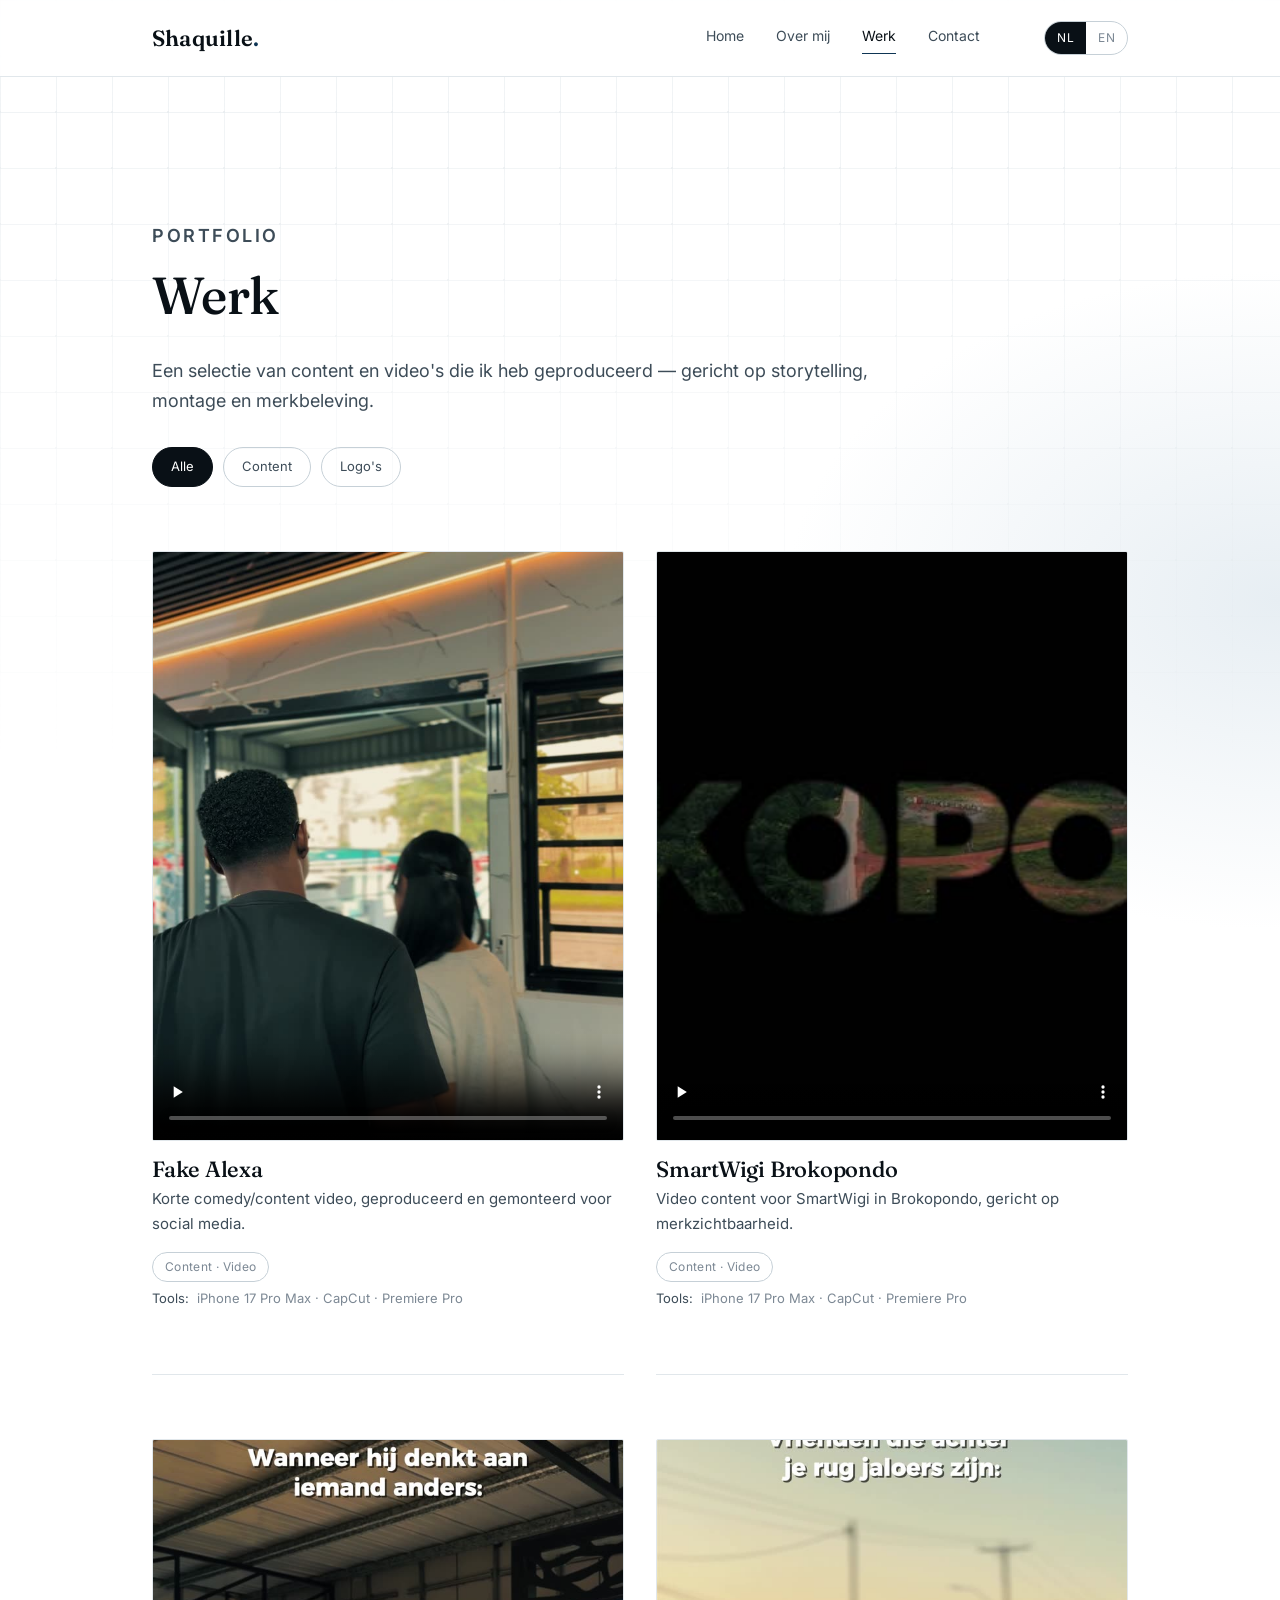
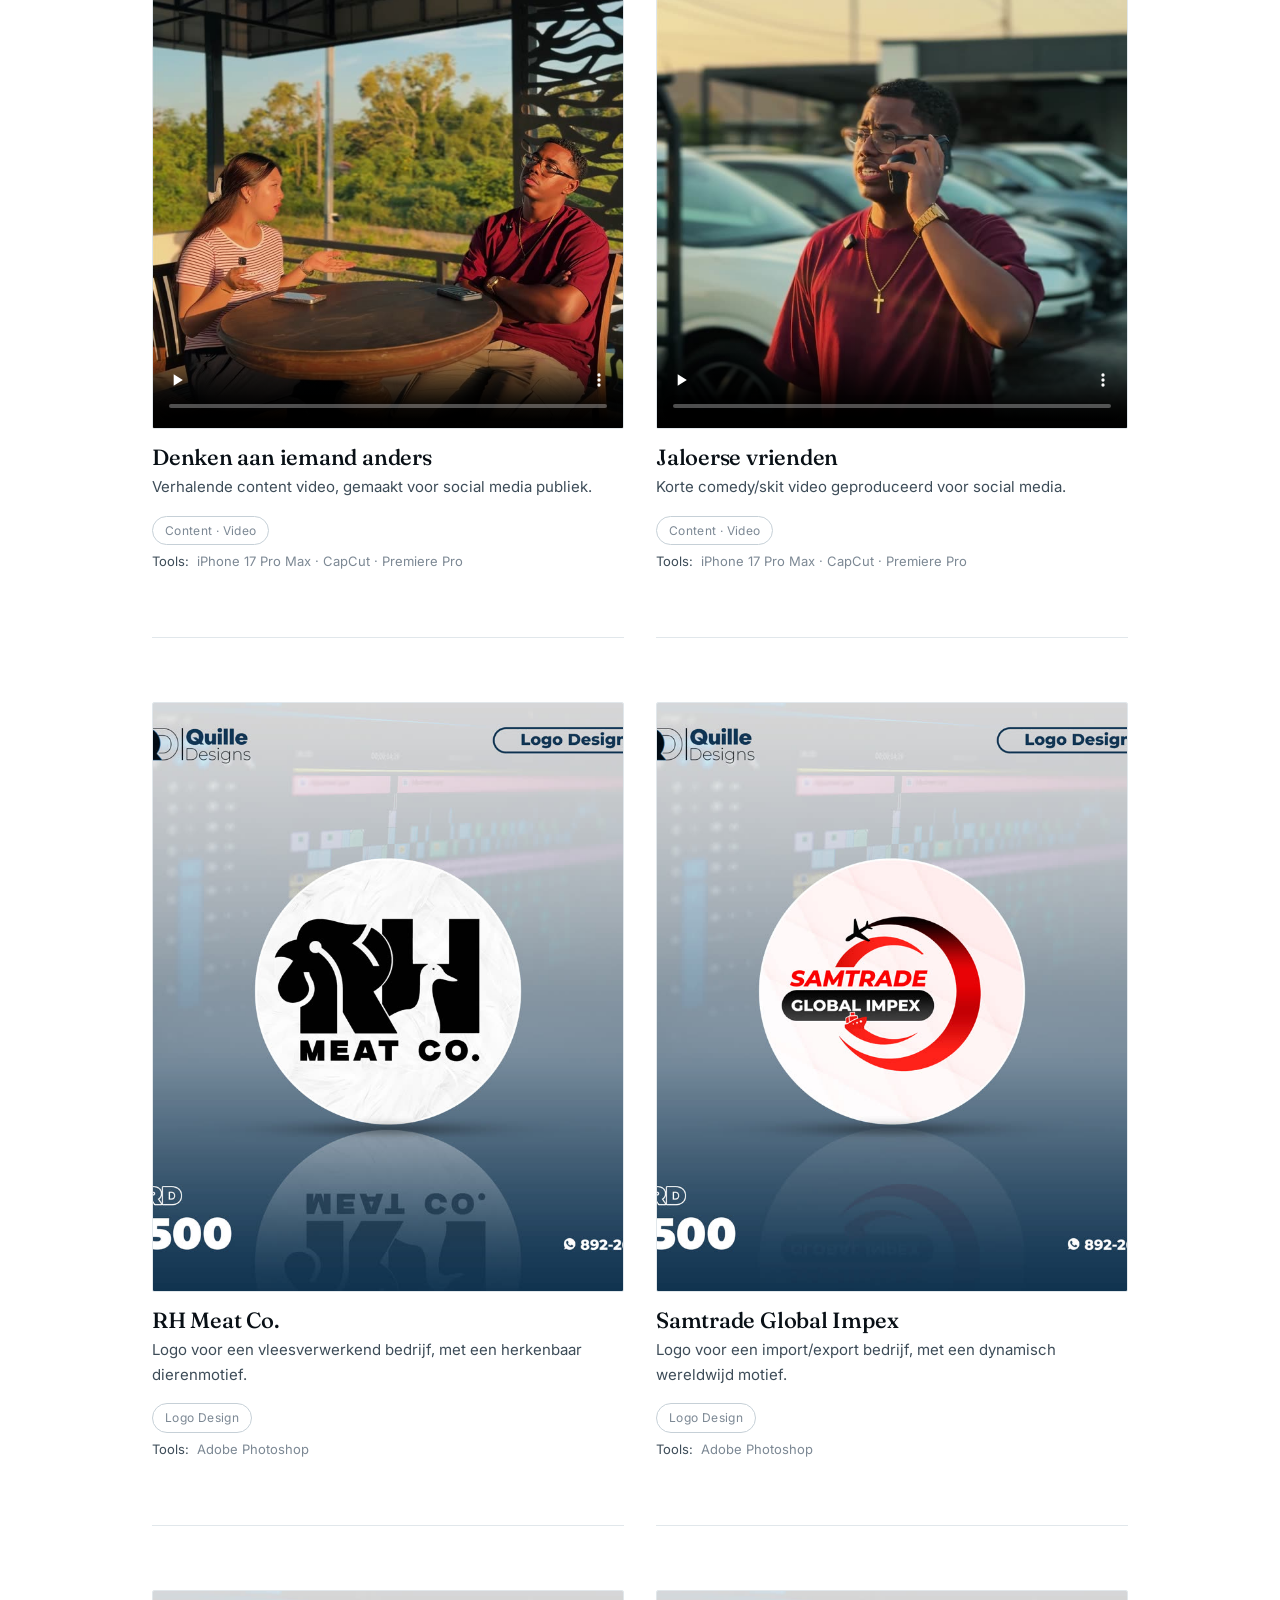
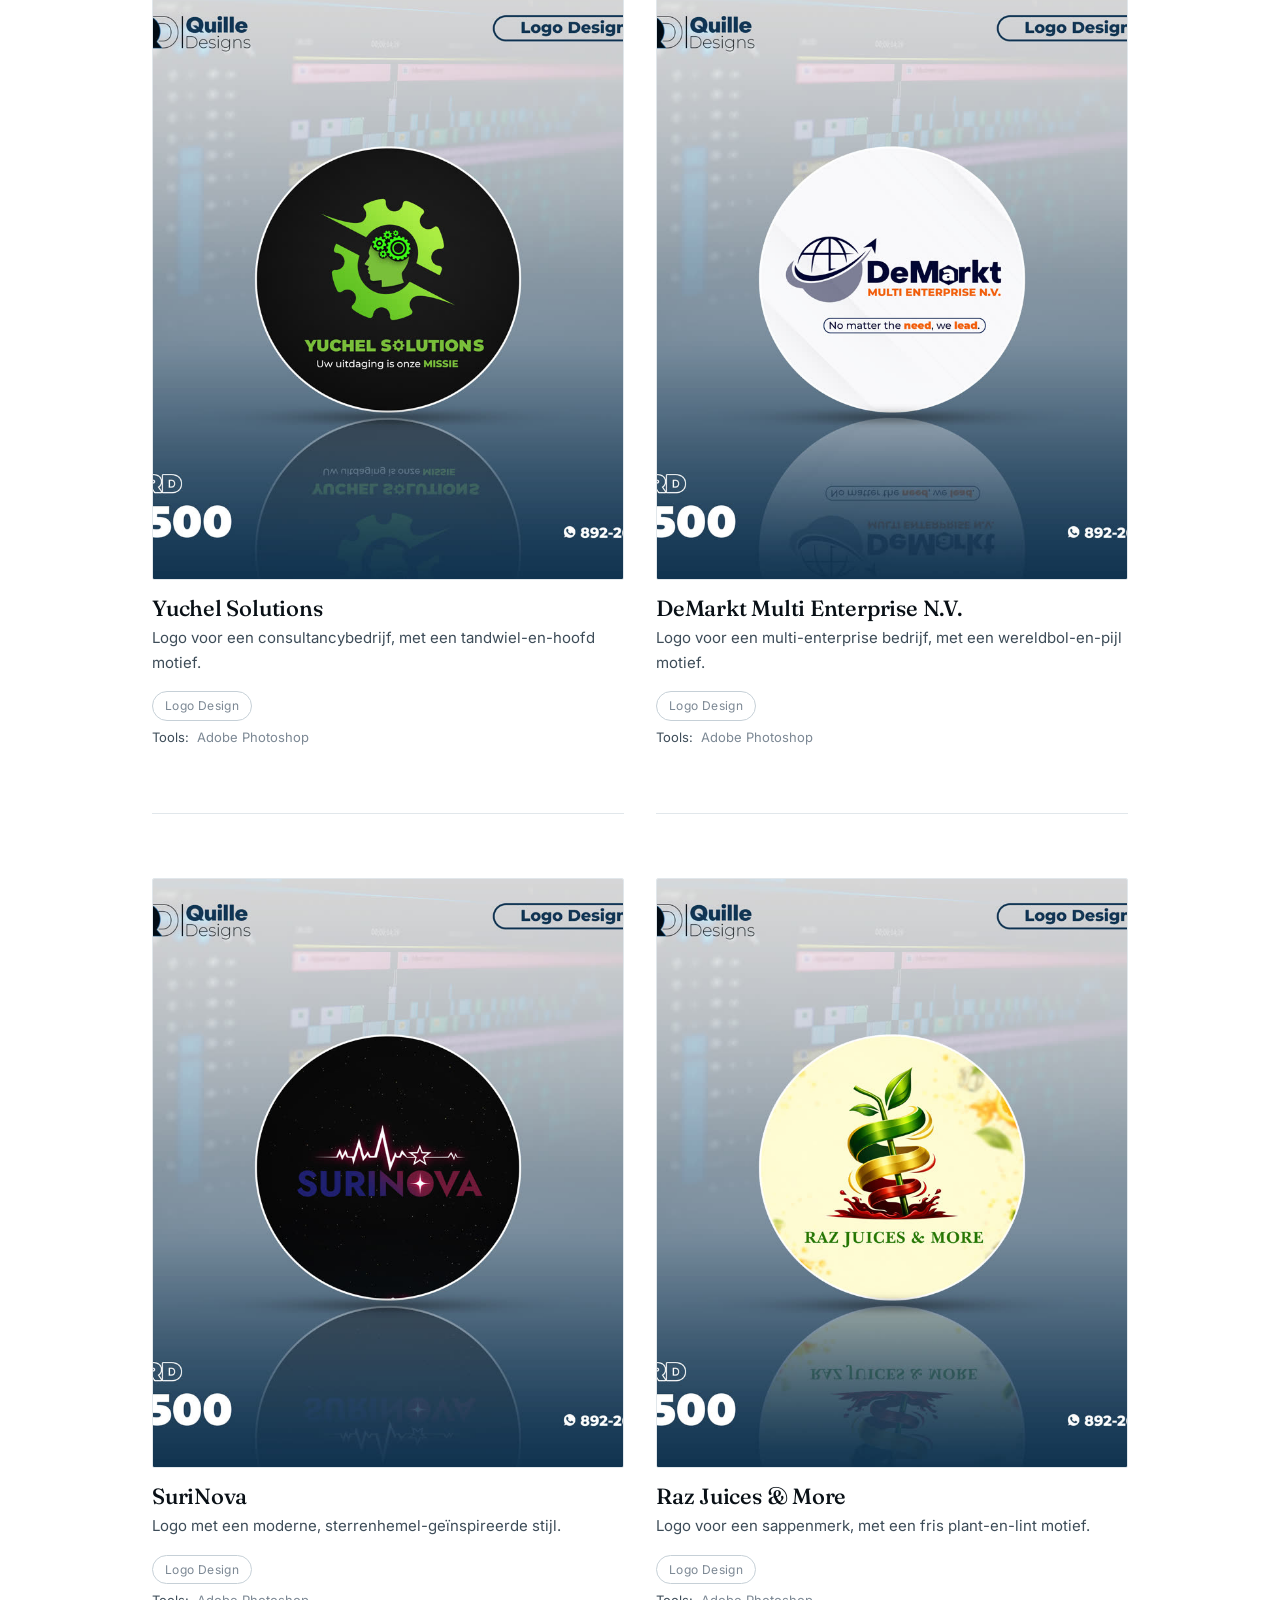
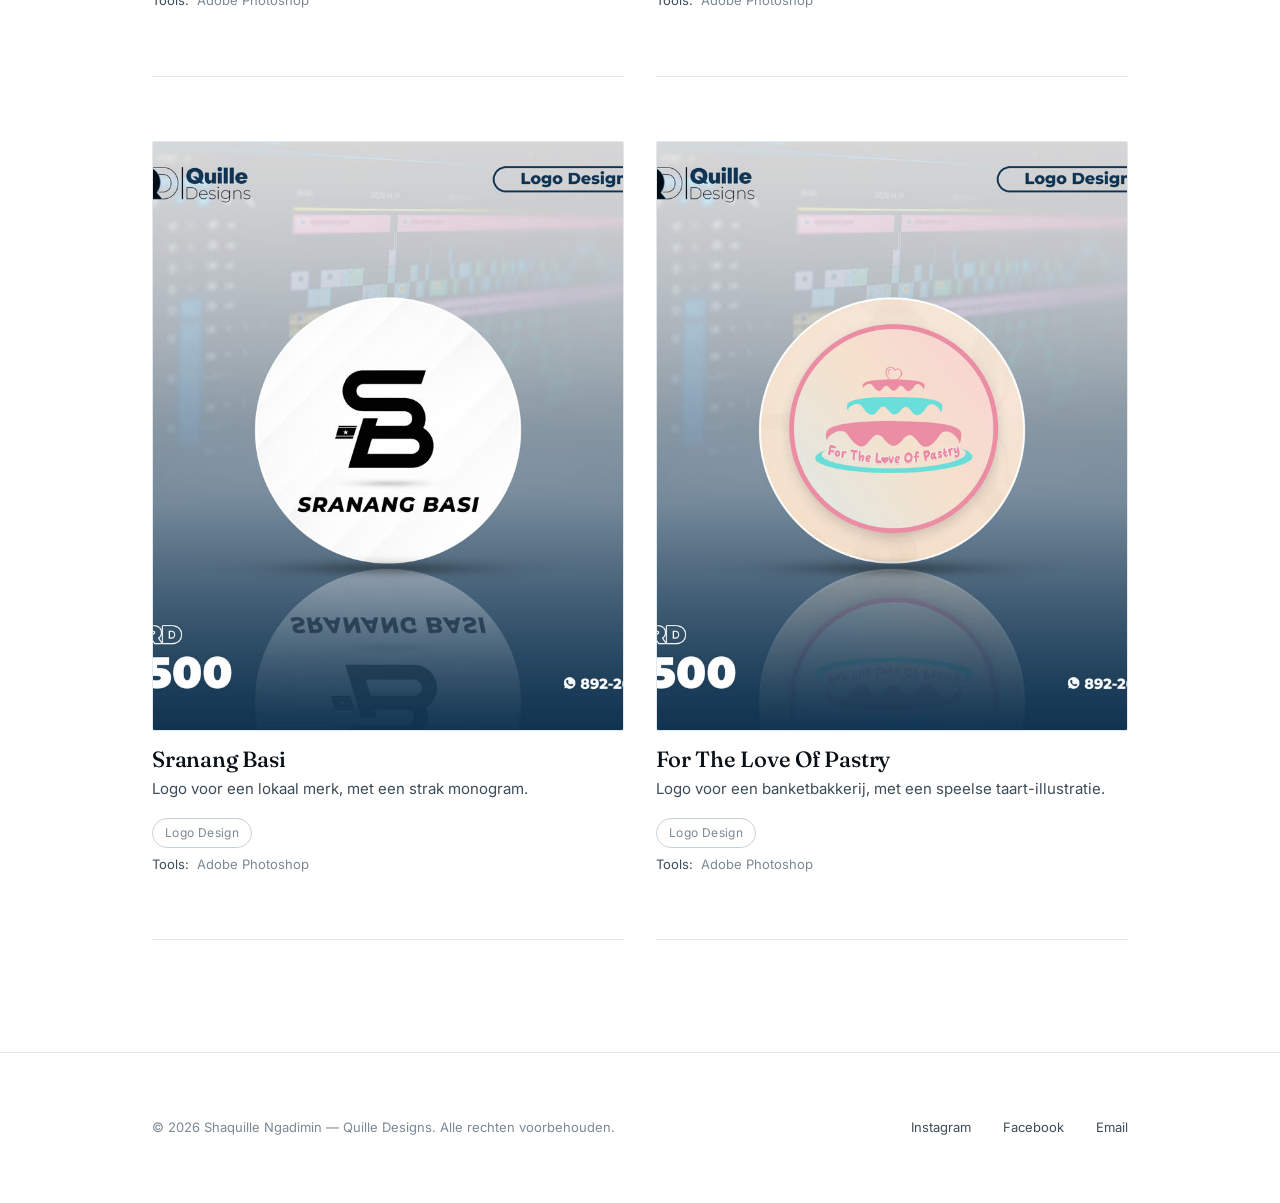
==== work.html @ 113cc150 "Add files via upload" ====
<!doctype html>
<html lang="nl">
  <head>
    <meta charset="UTF-8" />
    <meta name="viewport" content="width=device-width, initial-scale=1.0" />
    <title>Werk — Shaquille Ngadimin</title>
    <link rel="icon" href="img/icon.png" type="image/png" />
    <link rel="preconnect" href="https://fonts.googleapis.com" />
    <link rel="preconnect" href="https://fonts.gstatic.com" crossorigin />
    <link href="https://fonts.googleapis.com/css2?family=Fraunces:opsz,wght@9..144,400;9..144,500;9..144,600&family=Inter:wght@400;500;600&display=swap" rel="stylesheet" />
    <link rel="stylesheet" href="css/main.css" />
    <link rel="stylesheet" href="css/work.css" />
  </head>

  <body>
    <div class="bg-pattern" aria-hidden="true"></div>
    <header class="site-header">
      <div class="container">
        <a class="logo" href="index.html">Shaquille<span>.</span></a>
        <div class="nav-items">
          <nav class="nav-links">
            <a href="index.html" data-i18n="nav_home">Home</a>
            <a href="about.html" data-i18n="nav_about">Over mij</a>
            <a href="work.html" aria-current="page" data-i18n="nav_work">Werk</a>
            <a href="contact.html" data-i18n="nav_contact">Contact</a>
          </nav>
          <div class="lang-toggle">
            <button type="button" data-lang="nl" class="active">NL</button>
            <button type="button" data-lang="en">EN</button>
          </div>
          <button class="menu-toggle" aria-label="Menu" aria-expanded="false">
            <span></span><span></span><span></span>
          </button>
        </div>
      </div>
    </header>

    <main>
      <div class="container">
        <div class="work-header">
          <p class="eyebrow" data-i18n="work_eyebrow">Portfolio</p>
          <h1 data-i18n="work_h1">Werk</h1>
          <p data-i18n="work_intro">
            Een selectie van content en video's die ik heb geproduceerd — gericht op storytelling, montage en merkbeleving.
          </p>
        </div>

        <div class="work-filters">
          <button class="filter-btn active" data-filter="all" data-i18n="filter_all">Alle</button>
          <button class="filter-btn" data-filter="content" data-i18n="filter_content">Content</button>
          <button class="filter-btn" data-filter="logo" data-i18n="filter_logo">Logo's</button>
        </div>

        <div class="work-grid">
          <article class="work-item" data-category="content">
            <div class="work-media">
              <video controls preload="none" poster="img/projects/fake-alexa.jpg">
                <source src="videos/fake-alexa.mp4" type="video/mp4" />
              </video>
            </div>
            <h3 data-i18n="proj1_title">Fake Alexa</h3>
            <p class="work-desc" data-i18n="proj1_desc">Korte comedy/content video, geproduceerd en gemonteerd voor social media.</p>
            <div class="work-tags">
              <span data-i18n="proj1_tags">Content · Video</span>
            </div>
            <p class="work-tools"><span data-i18n="work_tools_label">Tools:</span> iPhone 17 Pro Max · CapCut · Premiere Pro</p>
          </article>

          <article class="work-item" data-category="content">
            <div class="work-media">
              <video controls preload="none" poster="img/projects/smartwigi-brokopondo.jpg">
                <source src="videos/smartwigi-brokopondo.mp4" type="video/mp4" />
              </video>
            </div>
            <h3 data-i18n="proj2_title">SmartWigi Brokopondo</h3>
            <p class="work-desc" data-i18n="proj2_desc">Video content voor SmartWigi in Brokopondo, gericht op merkzichtbaarheid.</p>
            <div class="work-tags">
              <span data-i18n="proj2_tags">Content · Video</span>
            </div>
            <p class="work-tools"><span data-i18n="work_tools_label">Tools:</span> iPhone 17 Pro Max · CapCut · Premiere Pro</p>
          </article>

          <article class="work-item" data-category="content">
            <div class="work-media">
              <video controls preload="none" poster="img/projects/denken-aan-iemand-anders.jpg">
                <source src="videos/denken-aan-iemand-anders.mp4" type="video/mp4" />
              </video>
            </div>
            <h3 data-i18n="proj3_title">Denken aan iemand anders</h3>
            <p class="work-desc" data-i18n="proj3_desc">Verhalende content video, gemaakt voor social media publiek.</p>
            <div class="work-tags">
              <span data-i18n="proj3_tags">Content · Video</span>
            </div>
            <p class="work-tools"><span data-i18n="work_tools_label">Tools:</span> iPhone 17 Pro Max · CapCut · Premiere Pro</p>
          </article>

          <article class="work-item" data-category="content">
            <div class="work-media">
              <video controls preload="none" poster="img/projects/jaloerse-vrienden.jpg">
                <source src="videos/jaloerse-vrienden.mp4" type="video/mp4" />
              </video>
            </div>
            <h3 data-i18n="proj4_title">Jaloerse vrienden</h3>
            <p class="work-desc" data-i18n="proj4_desc">Korte comedy/skit video geproduceerd voor social media.</p>
            <div class="work-tags">
              <span data-i18n="proj4_tags">Content · Video</span>
            </div>
            <p class="work-tools"><span data-i18n="work_tools_label">Tools:</span> iPhone 17 Pro Max · CapCut · Premiere Pro</p>
          </article>

          <article class="work-item" data-category="logo">
            <div class="work-media">
              <img src="img/projects/rh-meat-co.jpg" alt="RH Meat Co. logo" loading="lazy" />
            </div>
            <h3>RH Meat Co.</h3>
            <p class="work-desc" data-i18n="proj5_desc">Logo voor een vleesverwerkend bedrijf, met een herkenbaar dierenmotief.</p>
            <div class="work-tags"><span data-i18n="logo_tag">Logo Design</span></div>
            <p class="work-tools"><span data-i18n="work_tools_label">Tools:</span> Adobe Photoshop</p>
          </article>

          <article class="work-item" data-category="logo">
            <div class="work-media">
              <img src="img/projects/samtrade-global-impex.jpg" alt="Samtrade Global Impex logo" loading="lazy" />
            </div>
            <h3>Samtrade Global Impex</h3>
            <p class="work-desc" data-i18n="proj6_desc">Logo voor een import/export bedrijf, met een dynamisch wereldwijd motief.</p>
            <div class="work-tags"><span data-i18n="logo_tag">Logo Design</span></div>
            <p class="work-tools"><span data-i18n="work_tools_label">Tools:</span> Adobe Photoshop</p>
          </article>

          <article class="work-item" data-category="logo">
            <div class="work-media">
              <img src="img/projects/yuchel-solutions.jpg" alt="Yuchel Solutions logo" loading="lazy" />
            </div>
            <h3>Yuchel Solutions</h3>
            <p class="work-desc" data-i18n="proj7_desc">Logo voor een consultancybedrijf, met een tandwiel-en-hoofd motief.</p>
            <div class="work-tags"><span data-i18n="logo_tag">Logo Design</span></div>
            <p class="work-tools"><span data-i18n="work_tools_label">Tools:</span> Adobe Photoshop</p>
          </article>

          <article class="work-item" data-category="logo">
            <div class="work-media">
              <img src="img/projects/demarkt-multi-enterprise.jpg" alt="DeMarkt Multi Enterprise N.V. logo" loading="lazy" />
            </div>
            <h3>DeMarkt Multi Enterprise N.V.</h3>
            <p class="work-desc" data-i18n="proj8_desc">Logo voor een multi-enterprise bedrijf, met een wereldbol-en-pijl motief.</p>
            <div class="work-tags"><span data-i18n="logo_tag">Logo Design</span></div>
            <p class="work-tools"><span data-i18n="work_tools_label">Tools:</span> Adobe Photoshop</p>
          </article>

          <article class="work-item" data-category="logo">
            <div class="work-media">
              <img src="img/projects/surinova.jpg" alt="SuriNova logo" loading="lazy" />
            </div>
            <h3>SuriNova</h3>
            <p class="work-desc" data-i18n="proj9_desc">Logo met een moderne, sterrenhemel-geïnspireerde stijl.</p>
            <div class="work-tags"><span data-i18n="logo_tag">Logo Design</span></div>
            <p class="work-tools"><span data-i18n="work_tools_label">Tools:</span> Adobe Photoshop</p>
          </article>

          <article class="work-item" data-category="logo">
            <div class="work-media">
              <img src="img/projects/raz-juices-and-more.jpg" alt="Raz Juices & More logo" loading="lazy" />
            </div>
            <h3>Raz Juices &amp; More</h3>
            <p class="work-desc" data-i18n="proj10_desc">Logo voor een sappenmerk, met een fris plant-en-lint motief.</p>
            <div class="work-tags"><span data-i18n="logo_tag">Logo Design</span></div>
            <p class="work-tools"><span data-i18n="work_tools_label">Tools:</span> Adobe Photoshop</p>
          </article>

          <article class="work-item" data-category="logo">
            <div class="work-media">
              <img src="img/projects/sranang-basi.jpg" alt="Sranang Basi logo" loading="lazy" />
            </div>
            <h3>Sranang Basi</h3>
            <p class="work-desc" data-i18n="proj11_desc">Logo voor een lokaal merk, met een strak monogram.</p>
            <div class="work-tags"><span data-i18n="logo_tag">Logo Design</span></div>
            <p class="work-tools"><span data-i18n="work_tools_label">Tools:</span> Adobe Photoshop</p>
          </article>

          <article class="work-item" data-category="logo">
            <div class="work-media">
              <img src="img/projects/for-the-love-of-pastry.jpg" alt="For The Love Of Pastry logo" loading="lazy" />
            </div>
            <h3>For The Love Of Pastry</h3>
            <p class="work-desc" data-i18n="proj12_desc">Logo voor een banketbakkerij, met een speelse taart-illustratie.</p>
            <div class="work-tags"><span data-i18n="logo_tag">Logo Design</span></div>
            <p class="work-tools"><span data-i18n="work_tools_label">Tools:</span> Adobe Photoshop</p>
          </article>
        </div>
      </div>
    </main>

    <footer class="site-footer">
      <div class="container">
        <p class="footer-meta">© 2026 Shaquille Ngadimin — Quille Designs. <span data-i18n="footer_rights">Alle rechten voorbehouden.</span></p>
        <div class="footer-social">
          <a href="https://instagram.com/quilledesigns.sv" target="_blank" rel="noopener">Instagram</a>
          <a href="https://facebook.com/QuilleDesigns" target="_blank" rel="noopener">Facebook</a>
          <a href="mailto:quilledesigns.sv@gmail.com">Email</a>
        </div>
      </div>
    </footer>

    <script src="js/translations.js"></script>
    <script src="js/main.js"></script>
  </body>
</html>
---- css/main.css ----
/* ===== Design tokens ===== */
:root {
  --bg: #ffffff;
  --bg-raised: #ffffff;
  --ink: #091016;
  --ink-soft: #3d4c58;
  --ink-faint: #7c8894;
  --line: #e1e7eb;
  --line-strong: #c6d0d7;
  --accent: #0e3554;
  --accent-soft: #e7eef3;

  --font-display: "Fraunces", "Georgia", serif;
  --font-body: "Inter", -apple-system, BlinkMacSystemFont, "Segoe UI", sans-serif;

  --container: 1120px;
  --gutter: clamp(24px, 6vw, 72px);

  --space-xs: 8px;
  --space-sm: 16px;
  --space-md: 32px;
  --space-lg: 64px;
  --space-xl: 112px;

  --radius: 2px;
  --dur: 0.35s;
  --ease: cubic-bezier(0.2, 0.6, 0.2, 1);
}

@media (prefers-color-scheme: dark) {
  :root {
    --bg: #091016;
    --bg-raised: #0d1922;
    --ink: #f4f7f9;
    --ink-soft: #aebac3;
    --ink-faint: #647079;
    --line: #1b2831;
    --line-strong: #2a3a44;
    --accent: #4f8fbd;
    --accent-soft: #122029;
  }
}

/* ===== Reset ===== */
* { box-sizing: border-box; margin: 0; padding: 0; }
html { scroll-behavior: smooth; }
body {
  background:
    radial-gradient(ellipse 1200px 700px at 15% -10%, var(--accent-soft), transparent 60%),
    radial-gradient(ellipse 900px 600px at 100% 10%, var(--accent-soft), transparent 55%),
    var(--bg);
  color: var(--ink);
  font-family: var(--font-body);
  font-size: 16px;
  line-height: 1.65;
  -webkit-font-smoothing: antialiased;
  transition: background var(--dur) var(--ease), color var(--dur) var(--ease);
  position: relative;
}

/* ===== Ambient moving grid (nods to design-tool canvases / editing timelines) ===== */
.bg-pattern {
  position: fixed;
  inset: 0;
  z-index: -1;
  pointer-events: none;
  opacity: 0.55;
  background-image:
    linear-gradient(var(--line) 1px, transparent 1px),
    linear-gradient(90deg, var(--line) 1px, transparent 1px);
  background-size: 56px 56px;
  animation: bgDrift 70s linear infinite;
  mask-image: linear-gradient(180deg, black, transparent 85%);
  -webkit-mask-image: linear-gradient(180deg, black, transparent 85%);
}
.bg-pattern::after {
  content: "";
  position: absolute;
  inset: 0;
  background-image: radial-gradient(var(--line-strong) 1px, transparent 1px);
  background-size: 56px 56px;
  background-position: 28px 28px;
  opacity: 0.6;
}
@keyframes bgDrift {
  from { background-position: 0 0, 0 0; }
  to { background-position: 560px 560px, 560px 560px; }
}
@media (prefers-reduced-motion: reduce) {
  .bg-pattern { animation: none; }
}
img, video { max-width: 100%; display: block; }
a { color: inherit; text-decoration: none; }
ul { list-style: none; }
button { font: inherit; cursor: pointer; background: none; border: none; color: inherit; }
input, textarea { font: inherit; }

:focus-visible {
  outline: 2px solid var(--accent);
  outline-offset: 3px;
}

.container {
  max-width: var(--container);
  margin-inline: auto;
  padding-inline: var(--gutter);
}

.eyebrow {
  font-size: 12px;
  letter-spacing: 0.14em;
  text-transform: uppercase;
  color: var(--ink-faint);
  font-weight: 600;
}

h1, h2, h3 {
  font-family: var(--font-display);
  font-weight: 500;
  letter-spacing: -0.01em;
  line-height: 1.1;
}

/* ===== Header ===== */
.site-header {
  position: sticky;
  top: 0;
  z-index: 50;
  background: color-mix(in srgb, var(--bg) 88%, transparent);
  backdrop-filter: blur(10px);
  border-bottom: 0.5px solid var(--line);
}
.site-header .container {
  display: flex;
  align-items: center;
  justify-content: space-between;
  height: 76px;
}
.logo {
  font-family: var(--font-display);
  font-weight: 600;
  font-size: 22px;
  letter-spacing: 0.01em;
  display: flex;
  align-items: center;
}
.logo span { color: var(--accent); }
.logo img { height: 30px; width: auto; display: block; }

.nav-items {
  display: flex;
  align-items: center;
  gap: var(--space-lg);
}
.nav-links {
  display: flex;
  gap: var(--space-md);
}
.nav-links a {
  font-size: 14px;
  color: var(--ink-soft);
  position: relative;
  padding-bottom: 4px;
  transition: color var(--dur) var(--ease);
}
.nav-links a:hover,
.nav-links a[aria-current="page"] {
  color: var(--ink);
}
.nav-links a[aria-current="page"]::after {
  content: "";
  position: absolute;
  left: 0; right: 0; bottom: -2px;
  height: 1px;
  background: var(--accent);
}

.lang-toggle {
  display: flex;
  align-items: center;
  border: 0.5px solid var(--line-strong);
  border-radius: 20px;
  overflow: hidden;
  font-size: 12px;
}
.lang-toggle button {
  padding: 6px 12px;
  color: var(--ink-faint);
  letter-spacing: 0.04em;
  transition: color var(--dur) var(--ease), background var(--dur) var(--ease);
}
.lang-toggle button.active {
  background: var(--ink);
  color: var(--bg);
}

.menu-toggle {
  display: none;
  flex-direction: column;
  gap: 5px;
  width: 22px;
}
.menu-toggle span {
  height: 1px;
  background: var(--ink);
  width: 100%;
}

@media (max-width: 760px) {
  .nav-links {
    position: fixed;
    inset: 76px 0 0 0;
    background: var(--bg);
    flex-direction: column;
    padding: var(--space-lg) var(--gutter);
    gap: var(--space-md);
    transform: translateY(-8px);
    opacity: 0;
    pointer-events: none;
    transition: opacity var(--dur) var(--ease), transform var(--dur) var(--ease);
  }
  .nav-links a { font-size: 20px; }
  body.menu-open .nav-links {
    opacity: 1;
    transform: translateY(0);
    pointer-events: auto;
  }
  .menu-toggle { display: flex; }
}

/* ===== Footer ===== */
.site-footer {
  border-top: 0.5px solid var(--line);
  margin-top: var(--space-xl);
}
.site-footer .container {
  padding-block: var(--space-lg);
  display: flex;
  flex-wrap: wrap;
  gap: var(--space-md);
  justify-content: space-between;
  align-items: center;
}
.footer-meta {
  font-size: 13px;
  color: var(--ink-faint);
}
.footer-social {
  display: flex;
  gap: var(--space-md);
}
.footer-social a {
  font-size: 13px;
  color: var(--ink-soft);
  border-bottom: 0.5px solid transparent;
  transition: border-color var(--dur) var(--ease), color var(--dur) var(--ease);
}
.footer-social a:hover {
  color: var(--ink);
  border-color: var(--accent);
}

/* ===== Buttons ===== */
.btn {
  display: inline-flex;
  align-items: center;
  gap: 8px;
  padding: 13px 28px;
  font-size: 14px;
  letter-spacing: 0.02em;
  border-radius: var(--radius);
  transition: background var(--dur) var(--ease), color var(--dur) var(--ease), border-color var(--dur) var(--ease);
}
.btn-primary {
  background: var(--ink);
  color: var(--bg);
}
.btn-primary:hover { background: var(--accent); color: #ffffff; }
.btn-secondary {
  border: 0.5px solid var(--line-strong);
  color: var(--ink);
}
.btn-secondary:hover { border-color: var(--ink); }

/* ===== Utility sections ===== */
section { padding-block: var(--space-xl); }
.section-head {
  max-width: 640px;
  margin-bottom: var(--space-lg);
}
.section-head h2 { font-size: clamp(28px, 4vw, 38px); margin-top: 10px; }
.section-head p { color: var(--ink-soft); margin-top: var(--space-sm); font-size: 17px; }

.divider {
  height: 0.5px;
  background: var(--line);
  border: none;
}

[data-i18n], [data-i18n-html] { transition: opacity 0.15s ease; }

/* ===== Home: Hero ===== */
.hero {
  display: grid;
  grid-template-columns: 1.1fr 0.9fr;
  gap: var(--space-lg);
  align-items: center;
  padding-block: var(--space-xl) var(--space-lg);
}
.hero-eyebrow { margin-bottom: var(--space-sm); }
.hero h1 {
  font-size: clamp(40px, 6vw, 68px);
}
.hero-roles {
  margin-top: var(--space-md);
  display: flex;
  flex-direction: column;
  gap: 8px;
}
.hero-roles li {
  font-size: 15px;
  color: var(--ink-soft);
  padding-left: 18px;
  position: relative;
}
.hero-roles li::before {
  content: "";
  position: absolute;
  left: 0; top: 9px;
  width: 8px; height: 0.5px;
  background: var(--accent);
}
.hero-actions {
  margin-top: var(--space-lg);
  display: flex;
  gap: var(--space-sm);
  flex-wrap: wrap;
}
.hero-portrait {
  aspect-ratio: 3 / 4;
  overflow: hidden;
  border-radius: var(--radius);
  background: var(--bg-raised);
  border: 0.5px solid var(--line);
}
.hero-portrait img {
  width: 100%; height: 100%;
  object-fit: cover;
}

@media (max-width: 860px) {
  .hero { grid-template-columns: 1fr; }
  .hero-portrait { max-width: 340px; margin-inline: auto; order: -1; }
}

/* ===== Home: Experience ===== */
.exp-list { display: flex; flex-direction: column; }
.exp-row {
  display: grid;
  grid-template-columns: 200px 1fr;
  gap: var(--space-md);
  padding-block: var(--space-md);
  border-top: 0.5px solid var(--line);
}
.exp-row:last-child { border-bottom: 0.5px solid var(--line); }
.exp-period { color: var(--ink-faint); font-size: 13px; letter-spacing: 0.03em; }
.exp-role { font-family: var(--font-display); font-size: 20px; margin-bottom: 4px; }
.exp-org { color: var(--ink-soft); font-size: 15px; }
@media (max-width: 640px) {
  .exp-row { grid-template-columns: 1fr; gap: 8px; }
}

/* ===== Home: Projects preview grid ===== */
.grid-2 {
  display: grid;
  grid-template-columns: repeat(2, 1fr);
  gap: var(--space-md);
}
.project-card {
  border: 0.5px solid var(--line);
  border-radius: var(--radius);
  overflow: hidden;
  background: var(--bg-raised);
  transition: border-color var(--dur) var(--ease);
}
.project-card:hover { border-color: var(--line-strong); }
.project-thumb {
  aspect-ratio: 4 / 5;
  overflow: hidden;
  position: relative;
  background: #000;
}
.project-thumb img {
  width: 100%; height: 100%; object-fit: cover;
  transition: transform 0.6s var(--ease);
}
.project-card:hover .project-thumb img { transform: scale(1.04); }
.project-body { padding: var(--space-sm) var(--space-md) var(--space-md); }
.project-title { font-family: var(--font-display); font-size: 19px; margin-bottom: 4px; }
.project-tags { color: var(--ink-faint); font-size: 13px; }
@media (max-width: 640px) { .grid-2 { grid-template-columns: 1fr; } }

/* ===== Home: Skills ===== */
.skills-row {
  display: flex;
  flex-wrap: wrap;
  gap: var(--space-sm);
}
.skill-pill {
  border: 0.5px solid var(--line-strong);
  border-radius: 20px;
  padding: 10px 20px;
  font-size: 14px;
  color: var(--ink-soft);
}

.cta-band {
  border-top: 0.5px solid var(--line);
  border-bottom: 0.5px solid var(--line);
  text-align: center;
  padding-block: var(--space-lg);
}
.cta-band h2 { font-size: clamp(26px, 4vw, 36px); margin-bottom: var(--space-md); }
---- css/work.css ----
.work-header {
  padding-block: var(--space-xl) var(--space-md);
  max-width: 720px;
}
.work-header h1 { font-size: clamp(34px, 5vw, 52px); margin-top: var(--space-sm); }
.work-header p { color: var(--ink-soft); margin-top: var(--space-md); font-size: 18px; }

.work-filters {
  display: flex;
  gap: 10px;
  flex-wrap: wrap;
  margin-bottom: var(--space-lg);
}
.filter-btn {
  border: 0.5px solid var(--line-strong);
  border-radius: 20px;
  padding: 8px 18px;
  font-size: 13px;
  color: var(--ink-soft);
  transition: all var(--dur) var(--ease);
}
.filter-btn.active,
.filter-btn:hover {
  background: var(--ink);
  color: var(--bg);
  border-color: var(--ink);
}

.work-grid {
  display: grid;
  grid-template-columns: repeat(2, 1fr);
  gap: var(--space-lg) var(--space-md);
}
@media (max-width: 720px) {
  .work-grid { grid-template-columns: 1fr; }
}

.work-item {
  border-bottom: 0.5px solid var(--line);
  padding-bottom: var(--space-lg);
  perspective: 1200px;
}
.work-media {
  position: relative;
  aspect-ratio: 4 / 5;
  background: #000;
  border-radius: var(--radius);
  overflow: hidden;
  margin-bottom: var(--space-sm);
  border: 0.5px solid var(--line);
  transform-style: preserve-3d;
  transition: transform 0.5s var(--ease), box-shadow 0.5s var(--ease), border-color 0.5s var(--ease);
  will-change: transform;
}
.work-media video,
.work-media img {
  width: 100%;
  height: 100%;
  object-fit: cover;
  transition: transform 0.6s var(--ease), filter 0.6s var(--ease);
}

/* Fancy hover: subtle tilt + lift + glow + slow zoom on the media,
   plus a diagonal light sweep across the surface. */
.work-media::before {
  content: "";
  position: absolute;
  inset: 0;
  z-index: 2;
  pointer-events: none;
  background: linear-gradient(
    115deg,
    transparent 20%,
    rgba(255, 255, 255, 0.16) 36%,
    rgba(255, 255, 255, 0.32) 42%,
    rgba(255, 255, 255, 0.16) 48%,
    transparent 64%
  );
  background-size: 250% 250%;
  background-position: 120% 0%;
  opacity: 0;
  transition: opacity 0.4s var(--ease);
}

.work-item:hover .work-media,
.work-item:focus-within .work-media {
  transform: translateY(-6px) rotateX(4deg) rotateY(-4deg) scale(1.015);
  box-shadow: 0 24px 48px -12px rgba(9, 16, 22, 0.35), 0 0 0 1px var(--accent);
  border-color: var(--accent);
}
.work-item:hover .work-media video,
.work-item:hover .work-media img,
.work-item:focus-within .work-media video,
.work-item:focus-within .work-media img {
  transform: scale(1.08);
  filter: saturate(1.12) contrast(1.03);
}
.work-item:hover .work-media::before,
.work-item:focus-within .work-media::before {
  opacity: 1;
  background-position: -20% -20%;
  transition: background-position 0.9s var(--ease), opacity 0.4s var(--ease);
}

/* Title + tags nudge in, giving the whole card a sense of depth */
.work-item h3,
.work-item .work-tags {
  transition: transform 0.4s var(--ease), color 0.4s var(--ease);
}
.work-item:hover h3,
.work-item:focus-within h3 {
  transform: translateX(4px);
  color: var(--accent);
}
.work-item:hover .work-tags,
.work-item:focus-within .work-tags {
  transform: translateX(4px);
}
.work-tags span { transition: border-color 0.4s var(--ease), color 0.4s var(--ease); }
.work-item:hover .work-tags span,
.work-item:focus-within .work-tags span {
  border-color: var(--accent);
  color: var(--accent);
}

@media (prefers-reduced-motion: reduce) {
  .work-media,
  .work-media video,
  .work-media img,
  .work-item h3,
  .work-item .work-tags,
  .work-tags span {
    transition: none !important;
  }
  .work-item:hover .work-media,
  .work-item:focus-within .work-media {
    transform: none;
  }
}
.work-tools {
  font-size: 13px;
  color: var(--ink-faint);
  margin-top: 4px;
}
.work-tools span:first-child { color: var(--ink-soft); margin-right: 4px; }
.work-item h3 {
  font-family: var(--font-display);
  font-size: 22px;
  margin-bottom: 6px;
}
.work-item .work-desc { color: var(--ink-soft); font-size: 15px; margin-bottom: var(--space-sm); }
.work-tags {
  display: flex;
  gap: 8px;
  flex-wrap: wrap;
  margin-bottom: 6px;
}
.work-tags span {
  font-size: 12px;
  letter-spacing: 0.03em;
  color: var(--ink-faint);
  border: 0.5px solid var(--line-strong);
  border-radius: 20px;
  padding: 4px 12px;
}
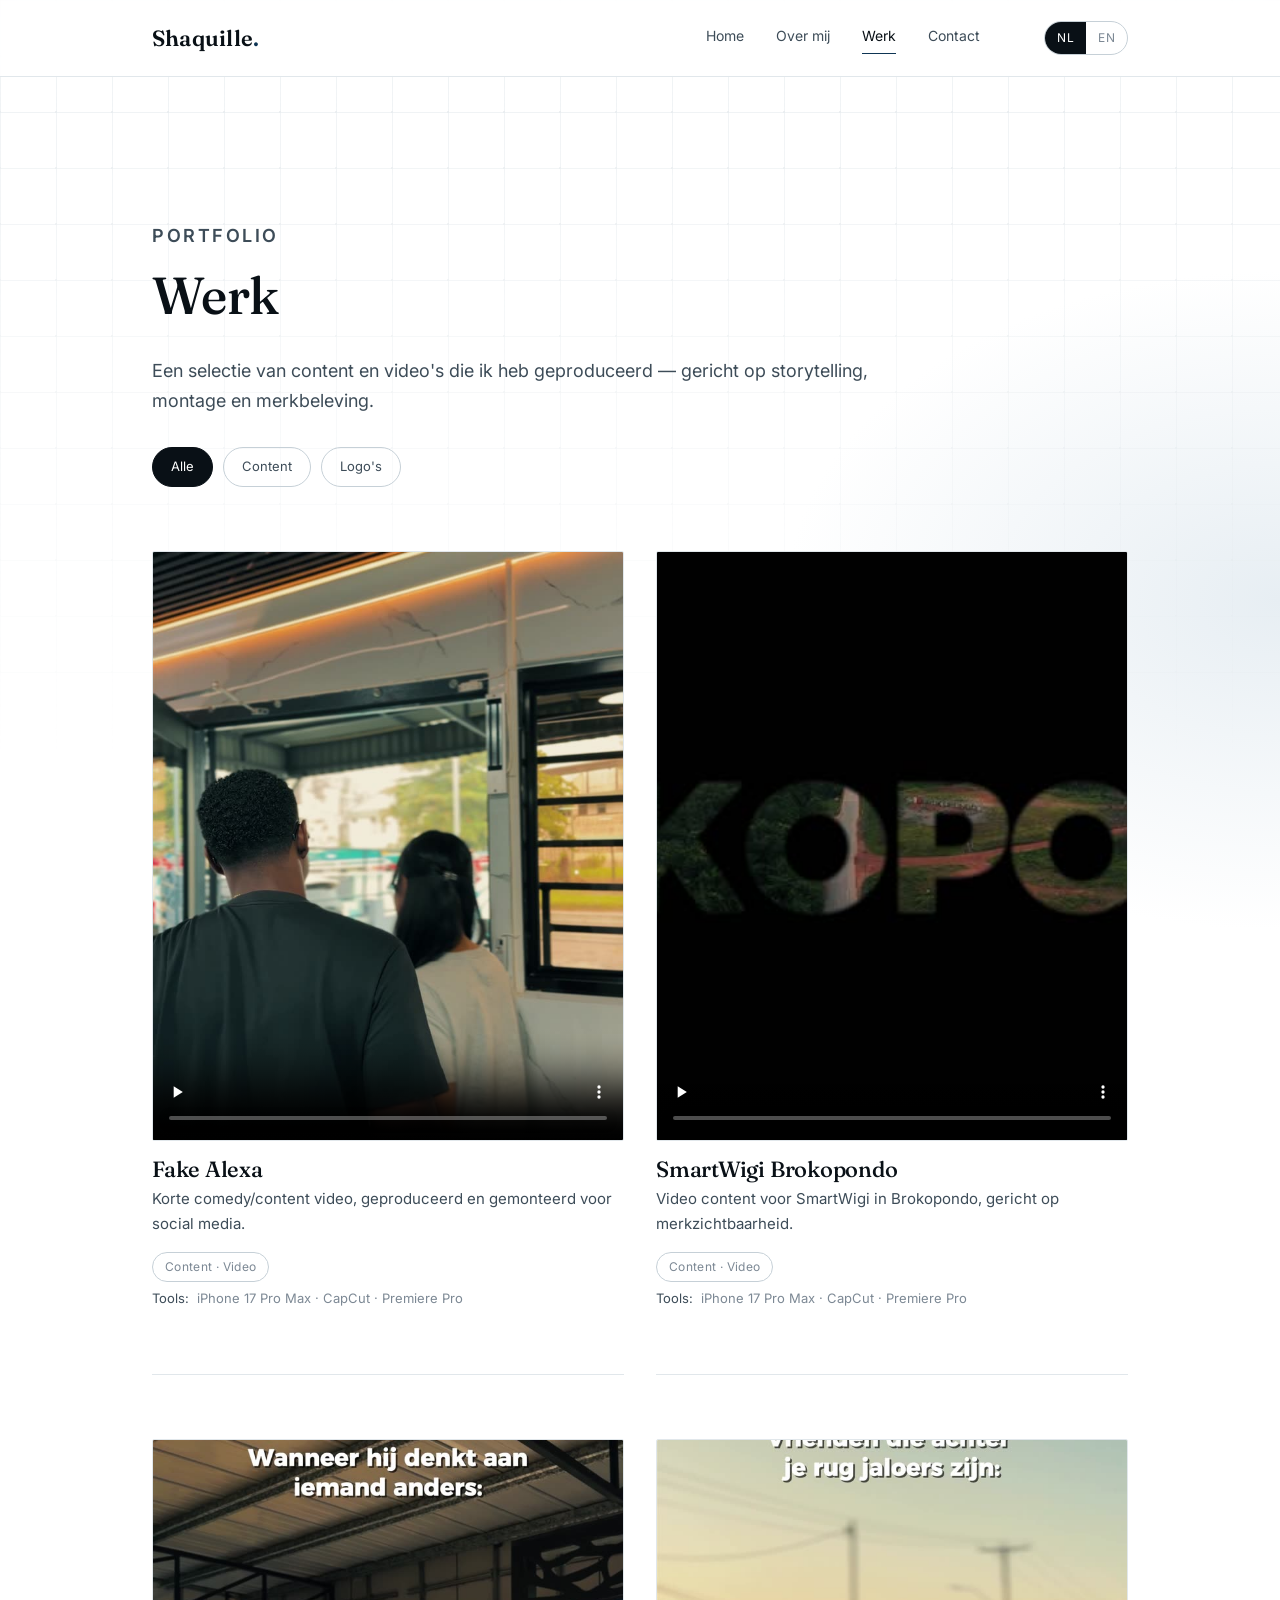
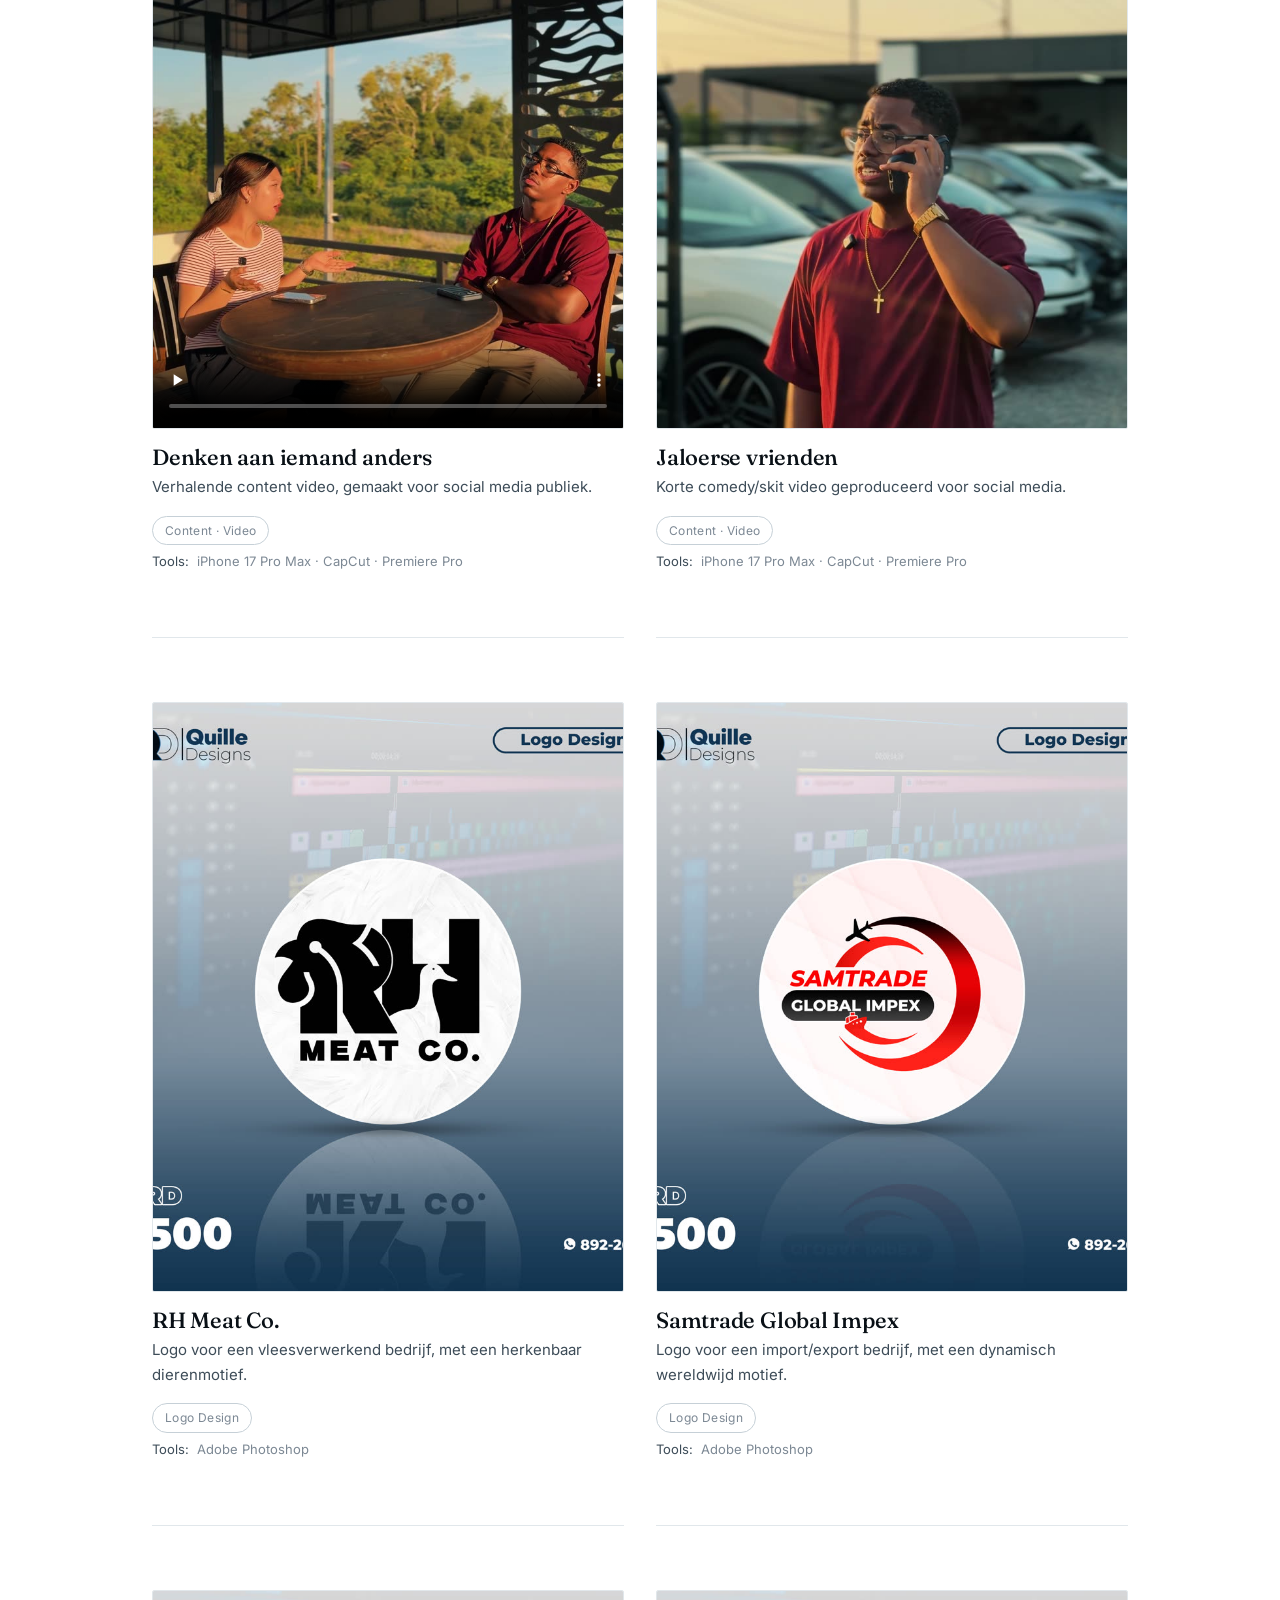
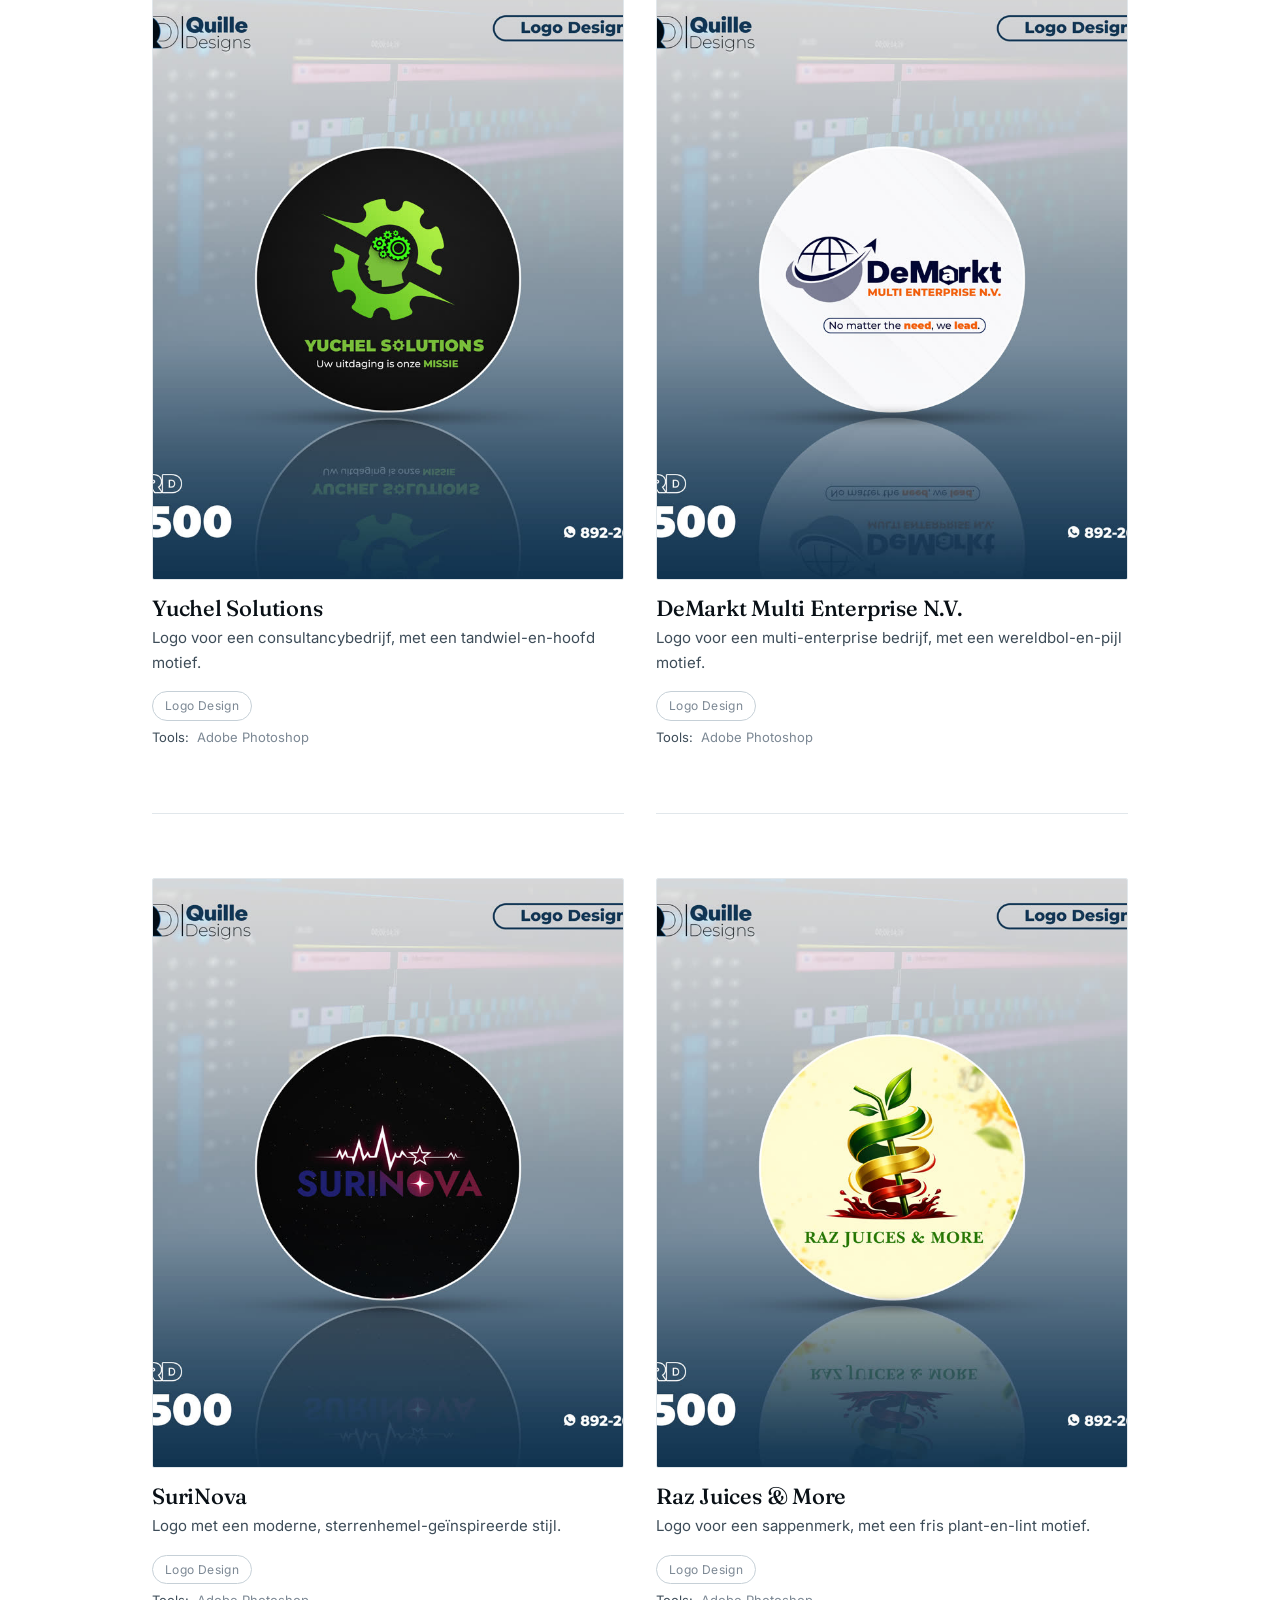
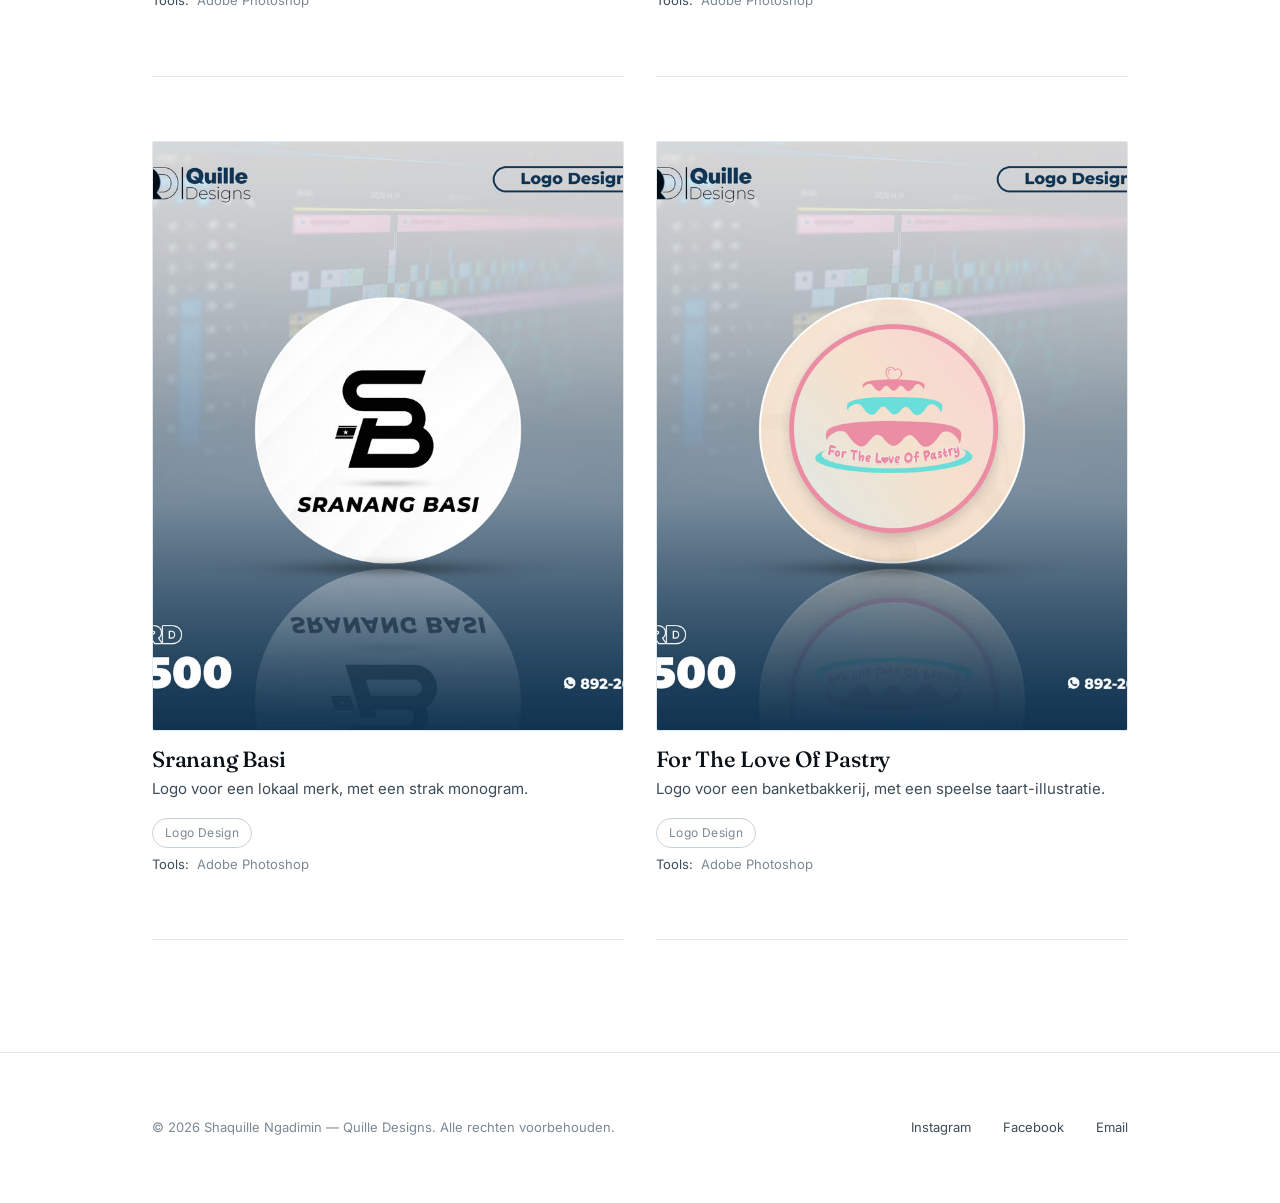
==== commit ebaeb583: "Add files via upload" ====
--- a/work.html
+++ b/work.html
@@ -96,9 +96,7 @@
 
           <article class="work-item" data-category="content">
             <div class="work-media">
-              <video controls preload="none" poster="img/projects/jaloerse-vrienden.jpg">
-                <source src="videos/jaloerse-vrienden.mp4" type="video/mp4" />
-              </video>
+              <img src="img/projects/jaloerse-vrienden.jpg" alt="Jaloerse vrienden" loading="lazy" />
             </div>
             <h3 data-i18n="proj4_title">Jaloerse vrienden</h3>
             <p class="work-desc" data-i18n="proj4_desc">Korte comedy/skit video geproduceerd voor social media.</p>
--- a/css/main.css
+++ b/css/main.css
@@ -290,6 +290,19 @@
 }
 .section-head h2 { font-size: clamp(28px, 4vw, 38px); margin-top: 10px; }
 .section-head p { color: var(--ink-soft); margin-top: var(--space-sm); font-size: 17px; }
+.section-head--split {
+  display: flex;
+  align-items: flex-end;
+  justify-content: space-between;
+  max-width: none;
+}
+
+.hero-intro {
+  margin-top: 20px;
+  font-size: 18px;
+  color: var(--ink-soft);
+  max-width: 52ch;
+}
 
 .divider {
   height: 0.5px;
